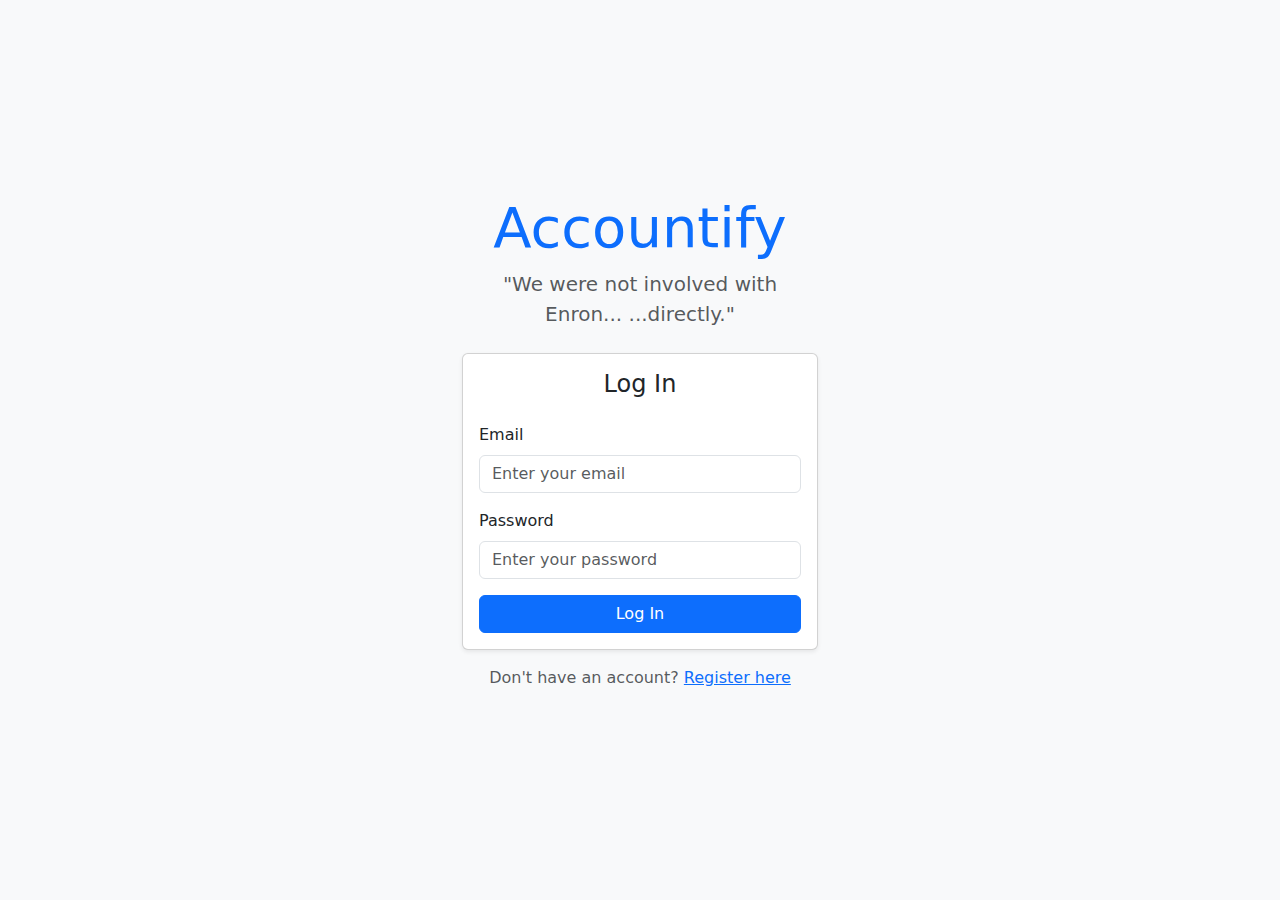
==== templates/index.html @ 4ad16b81 "Merge branch 'inclass' of https://github.com/drjasonnichols/Flask_App_Template" ====
<!DOCTYPE html>
<html lang="en">
<head>
    <meta charset="UTF-8">
    <meta name="viewport" content="width=device-width, initial-scale=1.0">
    <title>Accountify - Simplify Your Accounts</title>

    <!-- External Font (Retro 80s style font: Press Start 2P) -->
    <link href="https://fonts.googleapis.com/css2?family=Press+Start+2P&display=swap" rel="stylesheet">

    <!-- Bootstrap 5 JavaScript for interactivity and components -->
    <script src="https://cdn.jsdelivr.net/npm/bootstrap@5.3.0-alpha3/dist/js/bootstrap.bundle.min.js"></script>

    <!-- Bootstrap 5 CSS for layout and styling -->
    <link href="https://cdn.jsdelivr.net/npm/bootstrap@5.3.0-alpha3/dist/css/bootstrap.min.css" rel="stylesheet">

    <!-- PWA Manifest for enabling Progressive Web App features -->
    <link rel="manifest" href="/manifest.json">

    <script src="/static/js/index.js"></script>

    <!-- Set the theme color for mobile browsers (custom dark theme) -->
    <meta name="theme-color" content="#1a1a1a">
</head>
<body class="d-flex flex-column min-vh-100 justify-content-center align-items-center bg-light">

    <div class="container">
        <div class="row justify-content-center">
            <div class="col-md-6 col-lg-4">
                <div class="text-center mb-4">
                    <h1 class="display-4 text-primary">Accountify</h1>
                    <p class="lead text-muted">"We were not involved with Enron...  ...directly."</p>
                </div>

                <!-- Login Form -->
                <div class="card shadow-sm">
                    <div class="card-body">
                        <h4 class="card-title text-center mb-4">Log In</h4>
                        <form id="loginForm">
                            <div class="mb-3">
                                <label for="email" class="form-label">Email</label>
                                <input type="email" class="form-control" id="email" placeholder="Enter your email" required>
                            </div>
                            <div class="mb-3">
                                <label for="password" class="form-label">Password</label>
                                <input type="password" class="form-control" id="password" placeholder="Enter your password" required>
                            </div>
                            <div class="d-grid">
                                <button type="submit" class="btn btn-primary">Log In</button>
                            </div>
                        </form>
                    </div>
                </div>

                <div class="text-center mt-3">
                    <p class="text-muted">Don't have an account? <a href="#" class="text-primary" onclick="displayRegister()">Register here</a></p>
                </div>
            </div>
        </div>
    </div>

    <!-- Create Account Modal -->
    <div class="modal fade" id="createAccountModal" tabindex="-1" aria-labelledby="createAccountModalLabel" aria-hidden="true">
        <div class="modal-dialog">
          <div class="modal-content">
            <div class="modal-header">
              <h5 class="modal-title" id="createAccountModalLabel">Create an Account</h5>
              <button type="button" class="btn-close" data-bs-dismiss="modal" aria-label="Close"></button>
            </div>
            <div class="modal-body">
              <form id="createAccountForm">
                <div class="mb-3">
                  <label for="createEmail" class="form-label">Email</label>
                  <input type="email" class="form-control" id="createEmail" placeholder="Enter your email" required>
                </div>
                <div class="mb-3">
                  <label for="createPassword" class="form-label">Password</label>
                  <input type="password" class="form-control" id="createPassword" placeholder="Enter your password" required>
                </div>
                <div class="mb-3">
                  <label for="createDescription" class="form-label">Description (Optional)</label>
                  <textarea class="form-control" id="createDescription" rows="3" placeholder="Tell us a bit about yourself"></textarea>
                </div>
              </form>
            </div>
            <div class="modal-footer">
              <button type="button" class="btn btn-secondary" data-bs-dismiss="modal">Cancel</button>
              <button type="submit" class="btn btn-primary" form="createAccountForm">Create Account</button>
            </div>
          </div>
        </div>
    </div>

</body>
</html>
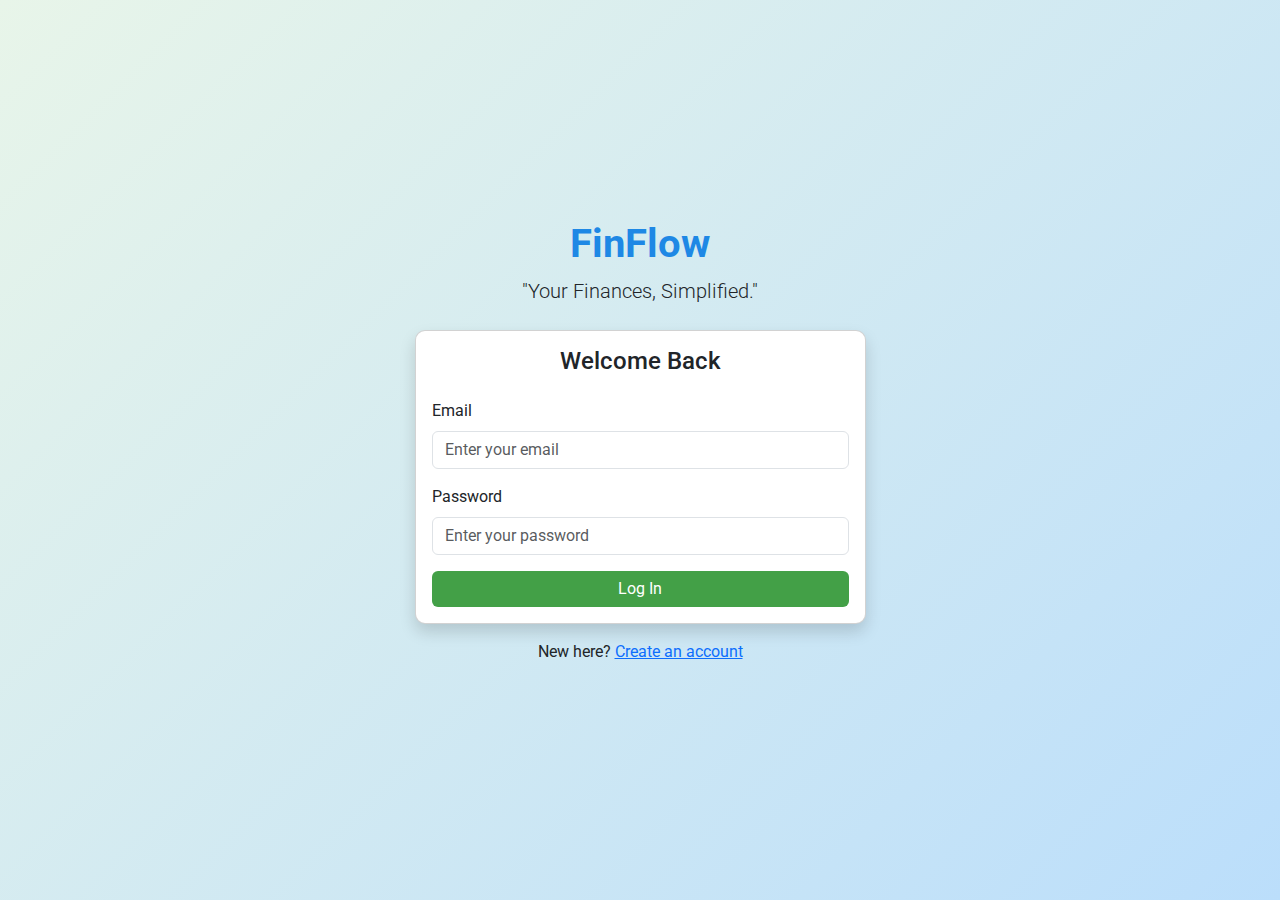
==== commit 62f6c379: "Updated login" ====
--- a/templates/index.html
+++ b/templates/index.html
@@ -3,39 +3,65 @@
 <head>
     <meta charset="UTF-8">
     <meta name="viewport" content="width=device-width, initial-scale=1.0">
-    <title>Accountify - Simplify Your Accounts</title>
+    <title>FinFlow - Your Finances, Simplified</title>
 
-    <!-- External Font (Retro 80s style font: Press Start 2P) -->
-    <link href="https://fonts.googleapis.com/css2?family=Press+Start+2P&display=swap" rel="stylesheet">
+    <!-- External Font -->
+    <link href="https://fonts.googleapis.com/css2?family=Roboto:wght@400;700&display=swap" rel="stylesheet">
 
-    <!-- Bootstrap 5 JavaScript for interactivity and components -->
+    <!-- Bootstrap 5 -->
+    <link href="https://cdn.jsdelivr.net/npm/bootstrap@5.3.0-alpha3/dist/css/bootstrap.min.css" rel="stylesheet">
     <script src="https://cdn.jsdelivr.net/npm/bootstrap@5.3.0-alpha3/dist/js/bootstrap.bundle.min.js"></script>
 
-    <!-- Bootstrap 5 CSS for layout and styling -->
-    <link href="https://cdn.jsdelivr.net/npm/bootstrap@5.3.0-alpha3/dist/css/bootstrap.min.css" rel="stylesheet">
-
-    <!-- PWA Manifest for enabling Progressive Web App features -->
-    <link rel="manifest" href="/manifest.json">
-
+    <!-- index.js path-->
     <script src="/static/js/index.js"></script>
 
-    <!-- Set the theme color for mobile browsers (custom dark theme) -->
-    <meta name="theme-color" content="#1a1a1a">
+    <!-- Custom Styles -->
+    <style>
+        body {
+            font-family: 'Roboto', sans-serif;
+            background: linear-gradient(135deg, #e8f5e9, #bbdefb);
+            min-height: 100vh;
+            display: flex;
+            align-items: center;
+            justify-content: center;
+            padding: 20px;
+        }
+        .brand-logo {
+            font-weight: 700;
+            color: #1e88e5;
+        }
+        .card {
+            border-radius: 10px;
+        }
+        .btn-primary {
+            background-color: #43a047;
+            border: none;
+        }
+        .btn-primary:hover {
+            background-color: #388e3c;
+        }
+        .link-primary {
+            color: #1e88e5;
+        }
+        .link-primary:hover {
+            color: #1565c0;
+        }
+    </style>
 </head>
-<body class="d-flex flex-column min-vh-100 justify-content-center align-items-center bg-light">
+<body>
 
     <div class="container">
         <div class="row justify-content-center">
-            <div class="col-md-6 col-lg-4">
+            <div class="col-md-6 col-lg-5">
                 <div class="text-center mb-4">
-                    <h1 class="display-4 text-primary">Accountify</h1>
-                    <p class="lead text-muted">"We were not involved with Enron...  ...directly."</p>
+                    <h1 class="brand-logo">FinFlow</h1>
+                    <p class="lead">"Your Finances, Simplified."</p>
                 </div>
 
                 <!-- Login Form -->
-                <div class="card shadow-sm">
+                <div class="card shadow">
                     <div class="card-body">
-                        <h4 class="card-title text-center mb-4">Log In</h4>
+                        <h4 class="card-title text-center mb-4">Welcome Back</h4>
                         <form id="loginForm">
                             <div class="mb-3">
                                 <label for="email" class="form-label">Email</label>
@@ -53,7 +79,7 @@
                 </div>
 
                 <div class="text-center mt-3">
-                    <p class="text-muted">Don't have an account? <a href="#" class="text-primary" onclick="displayRegister()">Register here</a></p>
+                    <p>New here? <a href="#" class="link-primary" onclick="displayRegister()">Create an account</a></p>
                 </div>
             </div>
         </div>
@@ -92,4 +118,4 @@
     </div>
 
 </body>
-</html>+</html>
